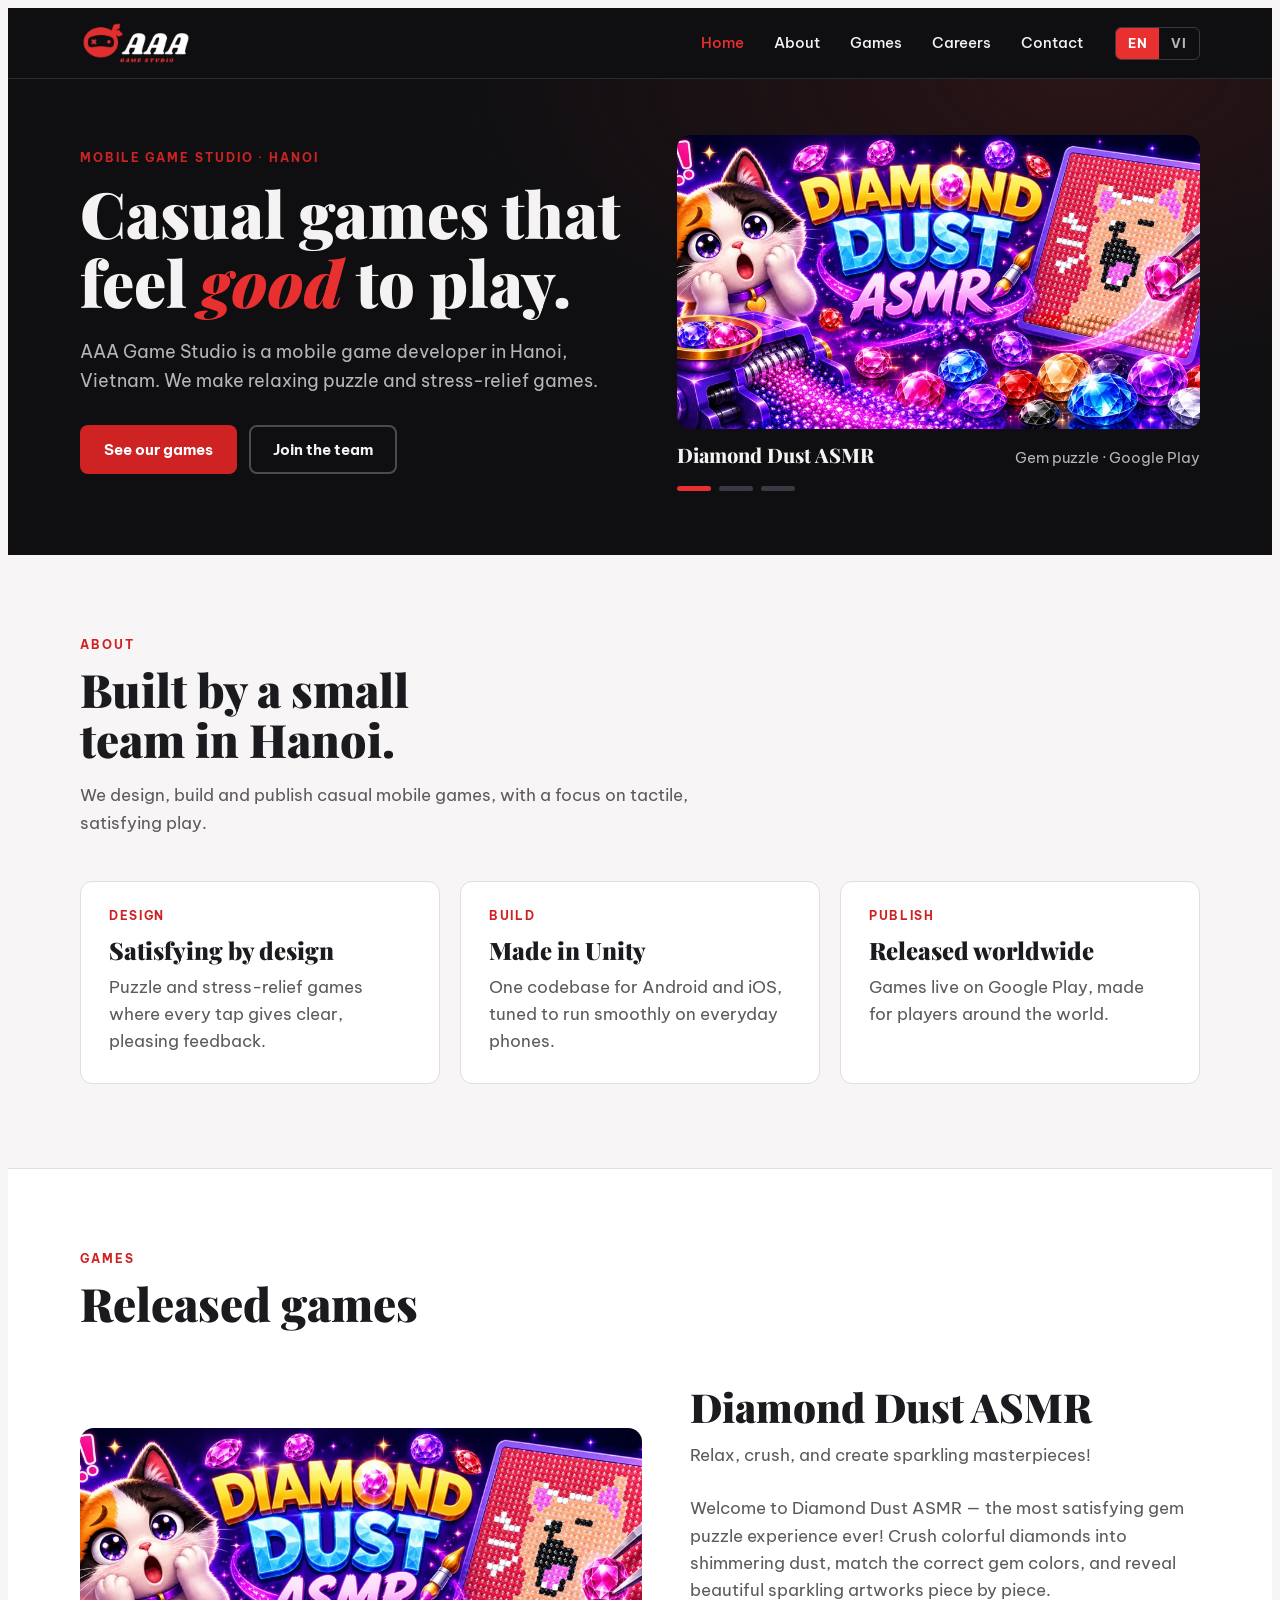
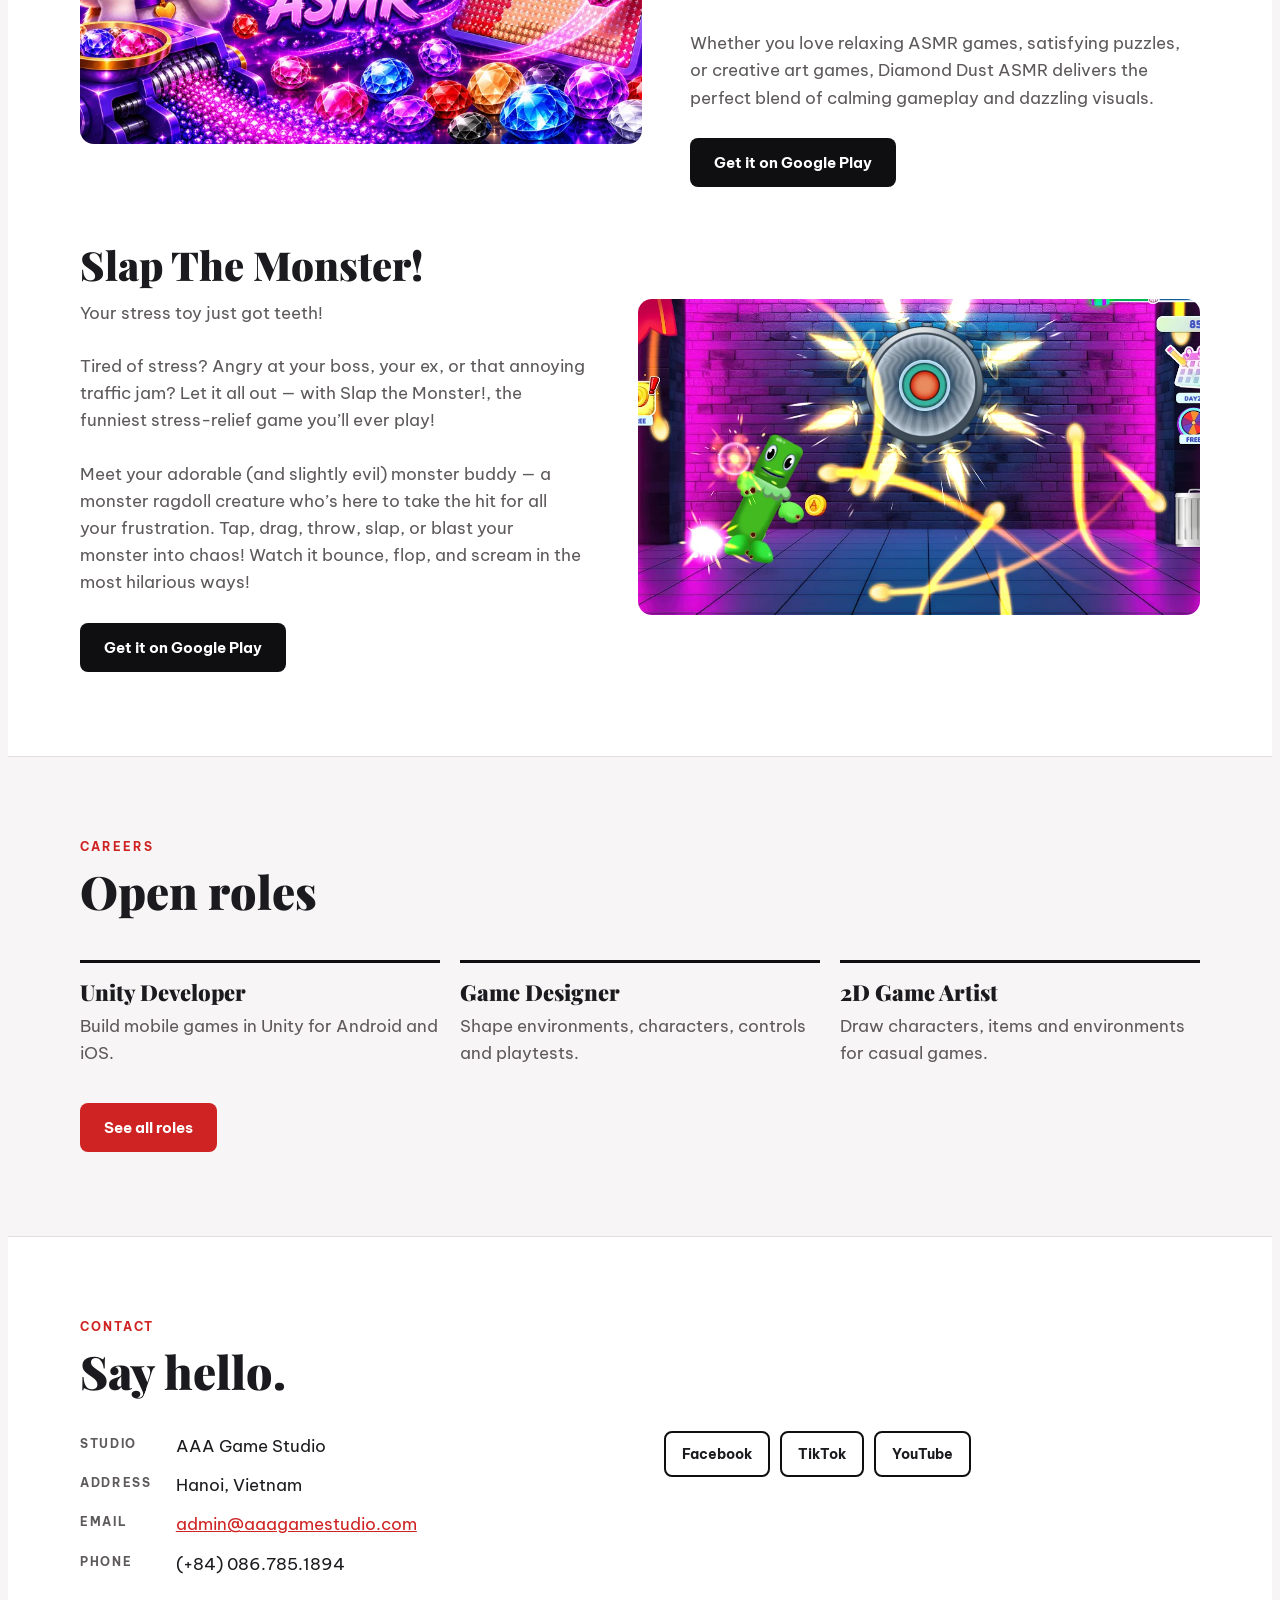
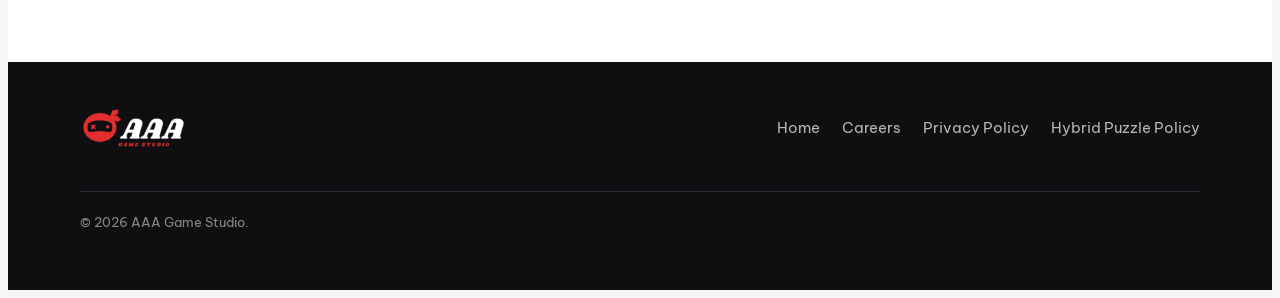
==== home/index.html @ 3448fefa "feat: AAA Game Studio website (home, recruit, privacy policies) Static site replacing the Google Sit" ====
<!doctype html>
<html lang="en">
<head>
<meta charset="utf-8">
<meta name="viewport" content="width=device-width, initial-scale=1">
<title>AAA Game Studio | Casual mobile games from Hanoi</title>
<meta name="description" content="AAA Game Studio is a mobile game developer in Hanoi, Vietnam, making relaxing puzzle and stress-relief games.">
<link rel="canonical" href="https://www.aaagamestudio.com/home/">
<link rel="icon" type="image/png" href="/assets/img/favicon.png">
<meta property="og:type" content="website">
<meta property="og:site_name" content="AAA Game Studio">
<meta property="og:title" content="AAA Game Studio | Casual mobile games from Hanoi">
<meta property="og:description" content="AAA Game Studio is a mobile game developer in Hanoi, Vietnam, making relaxing puzzle and stress-relief games.">
<meta property="og:url" content="https://www.aaagamestudio.com/home/">
<meta property="og:image" content="https://www.aaagamestudio.com/assets/img/og.png">
<meta name="twitter:card" content="summary_large_image">
<link rel="stylesheet" href="/assets/css/site.css">
</head>
<body>
<header class="top band">
  <div class="wrap">
    <a class="brand" href="/home/" aria-label="AAA Game Studio"><img alt="AAA Game Studio" src="/assets/img/logo-light.png" width="156" height="64"></a>
    <nav class="nav" aria-label="Main">
      <a href="/home/" aria-current="page" data-en="Home" data-vi="Trang chủ">Home</a>
      <a href="/home/#about" data-en="About" data-vi="Giới thiệu">About</a>
      <a href="/home/#games" data-en="Games" data-vi="Game">Games</a>
      <a href="/recruit/" data-en="Careers" data-vi="Tuyển dụng">Careers</a>
      <a href="/home/#contact" data-en="Contact" data-vi="Liên hệ">Contact</a>
    </nav>
    <div class="lang" role="group" aria-label="Language">
      <button type="button" id="l-en" aria-pressed="true">EN</button>
      <button type="button" id="l-vi" aria-pressed="false">VI</button>
    </div>
  </div>
</header>
<main id="main">
<section class="hero band" id="top">
  <div class="wrap">
    <div>
      <p class="eyebrow" data-en="Mobile game studio · Hanoi" data-vi="Studio game di động · Hà Nội">Mobile game studio · Hanoi</p>
      <h1 data-en="Casual games that feel &lt;em&gt;good&lt;/em&gt; to play." data-vi="Game giải trí khiến bạn thấy &lt;em&gt;thật đã&lt;/em&gt;." data-html>Casual games that feel <em>good</em> to play.</h1>
      <p class="lead" data-en="AAA Game Studio is a mobile game developer in Hanoi, Vietnam. We make relaxing puzzle and stress-relief games." data-vi="AAA Game Studio là studio phát triển game di động tại Hà Nội, Việt Nam. Chúng tôi làm game giải đố thư giãn và game xả stress.">AAA Game Studio is a mobile game developer in Hanoi, Vietnam. We make relaxing puzzle and stress-relief games.</p>
      <div class="cta">
        <a class="btn primary" href="#games" data-en="See our games" data-vi="Xem game của chúng tôi">See our games</a>
        <a class="btn ghost" href="/recruit/" data-en="Join the team" data-vi="Gia nhập đội ngũ">Join the team</a>
      </div>
    </div>
    <div class="slider" aria-roledescription="carousel" aria-label="Featured">
      <div class="slides">
        <div class="slide on">
          <div class="art"><img src="/assets/img/diamond-dust-asmr.webp" width="890" height="500" alt="Diamond Dust ASMR banner"></div>
          <div class="cap"><strong>Diamond Dust ASMR</strong><span data-en="Gem puzzle · Google Play" data-vi="Giải đố đá quý · Google Play">Gem puzzle · Google Play</span></div>
        </div>
        <div class="slide">
          <div class="art"><img src="/assets/img/slap-the-monster.webp" width="1280" height="625" alt="Slap The Monster! banner"></div>
          <div class="cap"><strong>Slap The Monster!</strong><span data-en="Stress relief · Google Play" data-vi="Xả stress · Google Play">Stress relief · Google Play</span></div>
        </div>
        <div class="slide">
          <div class="art art-hire"><span data-en="We&#x27;re hiring" data-vi="Đang tuyển dụng">We're hiring</span></div>
          <div class="cap"><strong data-en="Join AAA Game Studio" data-vi="Gia nhập AAA Game Studio">Join AAA Game Studio</strong><span data-en="Unity · Design · 2D art" data-vi="Unity · Thiết kế · Đồ họa 2D">Unity · Design · 2D art</span></div>
        </div>
      </div>
      <div class="dots" id="dots"></div>
    </div>
  </div>
</section>

<section class="section band" id="about">
  <div class="wrap">
    <p class="eyebrow" data-en="About" data-vi="Giới thiệu">About</p>
    <h2 data-en="Built by a small team in Hanoi." data-vi="Được làm bởi một đội ngũ nhỏ tại Hà Nội.">Built by a small team in Hanoi.</h2>
    <p class="intro" data-en="We design, build and publish casual mobile games, with a focus on tactile, satisfying play." data-vi="Chúng tôi thiết kế, phát triển và phát hành game di động giải trí, tập trung vào cảm giác chơi chân thực, đã tay.">We design, build and publish casual mobile games, with a focus on tactile, satisfying play.</p>
    <div class="cards">
      <div class="card"><span class="tag" data-en="Design" data-vi="Thiết kế">Design</span><h3 data-en="Satisfying by design" data-vi="Đã tay từ thiết kế">Satisfying by design</h3><p data-en="Puzzle and stress-relief games where every tap gives clear, pleasing feedback." data-vi="Game giải đố và xả stress, mỗi lần chạm đều có phản hồi rõ ràng, dễ chịu.">Puzzle and stress-relief games where every tap gives clear, pleasing feedback.</p></div>
      <div class="card"><span class="tag" data-en="Build" data-vi="Phát triển">Build</span><h3 data-en="Made in Unity" data-vi="Làm bằng Unity">Made in Unity</h3><p data-en="One codebase for Android and iOS, tuned to run smoothly on everyday phones." data-vi="Một mã nguồn cho Android và iOS, tối ưu để chạy mượt trên điện thoại phổ thông.">One codebase for Android and iOS, tuned to run smoothly on everyday phones.</p></div>
      <div class="card"><span class="tag" data-en="Publish" data-vi="Phát hành">Publish</span><h3 data-en="Released worldwide" data-vi="Phát hành toàn cầu">Released worldwide</h3><p data-en="Games live on Google Play, made for players around the world." data-vi="Game đã có trên Google Play, dành cho người chơi trên khắp thế giới.">Games live on Google Play, made for players around the world.</p></div>
    </div>
  </div>
</section>

<section class="section games band" id="games">
  <div class="wrap">
    <p class="eyebrow" data-en="Games" data-vi="Game">Games</p>
    <h2 data-en="Released games" data-vi="Game đã phát hành">Released games</h2>
    <div class="game" id="diamond-dust-asmr">
      <div class="art"><img src="/assets/img/diamond-dust-asmr.webp" width="890" height="500" alt="Diamond Dust ASMR banner"></div>
      <div>
        <h3>Diamond Dust ASMR</h3>
        <p class="tagline" data-en="Relax, crush, and create sparkling masterpieces!" data-vi="Thư giãn, nghiền nát và tạo nên những kiệt tác lấp lánh!">Relax, crush, and create sparkling masterpieces!</p>
        <p data-en="Welcome to Diamond Dust ASMR — the most satisfying gem puzzle experience ever! Crush colorful diamonds into shimmering dust, match the correct gem colors, and reveal beautiful sparkling artworks piece by piece." data-vi="Chào mừng đến với Diamond Dust ASMR — trải nghiệm giải đố đá quý đã tay nhất từ trước đến nay! Nghiền những viên kim cương nhiều màu thành bụi lấp lánh, ghép đúng màu đá và mở ra từng mảnh của những bức tranh rực rỡ.">Welcome to Diamond Dust ASMR — the most satisfying gem puzzle experience ever! Crush colorful diamonds into shimmering dust, match the correct gem colors, and reveal beautiful sparkling artworks piece by piece.</p>
        <p data-en="Whether you love relaxing ASMR games, satisfying puzzles, or creative art games, Diamond Dust ASMR delivers the perfect blend of calming gameplay and dazzling visuals." data-vi="Dù bạn thích game ASMR thư giãn, game giải đố đã tay hay game nghệ thuật sáng tạo, Diamond Dust ASMR mang đến sự kết hợp hoàn hảo giữa lối chơi êm dịu và hình ảnh rực rỡ.">Whether you love relaxing ASMR games, satisfying puzzles, or creative art games, Diamond Dust ASMR delivers the perfect blend of calming gameplay and dazzling visuals.</p>
        <a class="btn play" href="https://play.google.com/store/apps/details?id=com.aaags.diamonddustasmr" target="_blank" rel="noopener" data-en="Get it on Google Play" data-vi="Tải trên Google Play">Get it on Google Play</a>
      </div>
    </div>
    <div class="game" id="slap-the-monster">
      <div class="art"><img src="/assets/img/slap-the-monster.webp" width="1280" height="625" alt="Slap The Monster! banner"></div>
      <div>
        <h3>Slap The Monster!</h3>
        <p class="tagline" data-en="Your stress toy just got teeth!" data-vi="Món đồ xả stress của bạn vừa mọc răng!">Your stress toy just got teeth!</p>
        <p data-en="Tired of stress? Angry at your boss, your ex, or that annoying traffic jam? Let it all out — with Slap the Monster!, the funniest stress-relief game you’ll ever play!" data-vi="Căng thẳng? Bực sếp, bực người cũ hay kẹt xe? Xả hết ra với Slap the Monster!, game xả stress vui nhất bạn từng chơi!">Tired of stress? Angry at your boss, your ex, or that annoying traffic jam? Let it all out — with Slap the Monster!, the funniest stress-relief game you’ll ever play!</p>
        <p data-en="Meet your adorable (and slightly evil) monster buddy — a monster ragdoll creature who’s here to take the hit for all your frustration. Tap, drag, throw, slap, or blast your monster into chaos! Watch it bounce, flop, and scream in the most hilarious ways!" data-vi="Gặp người bạn quái vật đáng yêu (và hơi tinh quái) của bạn — một sinh vật ragdoll sẵn sàng chịu đòn thay mọi bực bội. Chạm, kéo, ném, tát hoặc cho nó nổ tung! Xem nó nảy, ngã và la hét theo những cách hài hước nhất!">Meet your adorable (and slightly evil) monster buddy — a monster ragdoll creature who’s here to take the hit for all your frustration. Tap, drag, throw, slap, or blast your monster into chaos! Watch it bounce, flop, and scream in the most hilarious ways!</p>
        <a class="btn play" href="https://play.google.com/store/apps/details?id=com.aaagamestudio1999.slapthemonster" target="_blank" rel="noopener" data-en="Get it on Google Play" data-vi="Tải trên Google Play">Get it on Google Play</a>
      </div>
    </div>
  </div>
</section>

<section class="section band" id="careers">
  <div class="wrap">
    <p class="eyebrow" data-en="Careers" data-vi="Tuyển dụng">Careers</p>
    <h2 data-en="Open roles" data-vi="Vị trí đang tuyển">Open roles</h2>
    <div class="roles">
      <div class="role"><h3>Unity Developer</h3><p data-en="Build mobile games in Unity for Android and iOS." data-vi="Phát triển game di động trên Unity cho Android và iOS.">Build mobile games in Unity for Android and iOS.</p></div>
      <div class="role"><h3>Game Designer</h3><p data-en="Shape environments, characters, controls and playtests." data-vi="Thiết kế môi trường, nhân vật, điều khiển và chơi thử.">Shape environments, characters, controls and playtests.</p></div>
      <div class="role"><h3 data-en="2D Game Artist" data-vi="Họa sĩ 2D Game">2D Game Artist</h3><p data-en="Draw characters, items and environments for casual games." data-vi="Vẽ nhân vật, vật phẩm và môi trường cho game casual.">Draw characters, items and environments for casual games.</p></div>
    </div>
    <div class="more"><a class="btn primary" href="/recruit/" data-en="See all roles" data-vi="Xem tất cả vị trí">See all roles</a></div>
  </div>
</section>

<section class="section contact band" id="contact">
  <div class="wrap">
    <p class="eyebrow" data-en="Contact" data-vi="Liên hệ">Contact</p>
    <h2 data-en="Say hello." data-vi="Chào chúng tôi nhé.">Say hello.</h2>
    <div class="grid">
      <dl>
        <dt data-en="Studio" data-vi="Studio">Studio</dt><dd>AAA Game Studio</dd>
        <dt data-en="Address" data-vi="Địa chỉ">Address</dt><dd data-en="Hanoi, Vietnam" data-vi="Hà Nội, Việt Nam">Hanoi, Vietnam</dd>
        <dt>Email</dt><dd><a href="mailto:admin@aaagamestudio.com">admin@aaagamestudio.com</a></dd>
        <dt data-en="Phone" data-vi="Điện thoại">Phone</dt><dd>(+84) 086.785.1894</dd>
      </dl>
      <div class="social">
        <a href="https://www.facebook.com/aaagamestudio1999" target="_blank" rel="noopener">Facebook</a>
        <a href="https://www.tiktok.com/@aaagamestudio" target="_blank" rel="noopener">TikTok</a>
        <a href="https://www.youtube.com/@AAAGameTop1" target="_blank" rel="noopener">YouTube</a>
      </div>
    </div>
  </div>
</section>
</main>
<footer class="dark band">
  <div class="wrap">
    <img alt="AAA Game Studio" src="/assets/img/logo-light.png" width="107" height="44">
    <nav aria-label="Footer">
      <a href="/home/" data-en="Home" data-vi="Trang chủ">Home</a>
      <a href="/recruit/" data-en="Careers" data-vi="Tuyển dụng">Careers</a>
      <a href="/pravicy-policy/">Privacy Policy</a>
      <a href="/pravicy-policy/hybrid-puzzle-policy/">Hybrid Puzzle Policy</a>
    </nav>
    <p class="fine">&copy; 2026 AAA Game Studio.</p>
  </div>
</footer>
<script src="/assets/js/site.js"></script>
</body>
</html>
---- assets/css/site.css ----
/* AAA Game Studio site styles. Fonts are self-hosted (see tools/fetch_fonts.py). */
@font-face {
  font-family: "Be Vietnam Pro";
  font-style: normal;
  font-weight: 400;
  font-display: swap;
  src: url("/assets/fonts/be-vietnam-pro-normal-400-vietnamese.woff2") format("woff2");
  unicode-range: U+0102-0103, U+0110-0111, U+0128-0129, U+0168-0169, U+01A0-01A1, U+01AF-01B0, U+0300-0301, U+0303-0304, U+0308-0309, U+0323, U+0329, U+1EA0-1EF9, U+20AB;
}
@font-face {
  font-family: "Be Vietnam Pro";
  font-style: normal;
  font-weight: 400;
  font-display: swap;
  src: url("/assets/fonts/be-vietnam-pro-normal-400-latin.woff2") format("woff2");
  unicode-range: U+0000-00FF, U+0131, U+0152-0153, U+02BB-02BC, U+02C6, U+02DA, U+02DC, U+0304, U+0308, U+0329, U+2000-206F, U+20AC, U+2122, U+2191, U+2193, U+2212, U+2215, U+FEFF, U+FFFD;
}
@font-face {
  font-family: "Be Vietnam Pro";
  font-style: normal;
  font-weight: 500;
  font-display: swap;
  src: url("/assets/fonts/be-vietnam-pro-normal-500-vietnamese.woff2") format("woff2");
  unicode-range: U+0102-0103, U+0110-0111, U+0128-0129, U+0168-0169, U+01A0-01A1, U+01AF-01B0, U+0300-0301, U+0303-0304, U+0308-0309, U+0323, U+0329, U+1EA0-1EF9, U+20AB;
}
@font-face {
  font-family: "Be Vietnam Pro";
  font-style: normal;
  font-weight: 500;
  font-display: swap;
  src: url("/assets/fonts/be-vietnam-pro-normal-500-latin.woff2") format("woff2");
  unicode-range: U+0000-00FF, U+0131, U+0152-0153, U+02BB-02BC, U+02C6, U+02DA, U+02DC, U+0304, U+0308, U+0329, U+2000-206F, U+20AC, U+2122, U+2191, U+2193, U+2212, U+2215, U+FEFF, U+FFFD;
}
@font-face {
  font-family: "Be Vietnam Pro";
  font-style: normal;
  font-weight: 700;
  font-display: swap;
  src: url("/assets/fonts/be-vietnam-pro-normal-700-vietnamese.woff2") format("woff2");
  unicode-range: U+0102-0103, U+0110-0111, U+0128-0129, U+0168-0169, U+01A0-01A1, U+01AF-01B0, U+0300-0301, U+0303-0304, U+0308-0309, U+0323, U+0329, U+1EA0-1EF9, U+20AB;
}
@font-face {
  font-family: "Be Vietnam Pro";
  font-style: normal;
  font-weight: 700;
  font-display: swap;
  src: url("/assets/fonts/be-vietnam-pro-normal-700-latin.woff2") format("woff2");
  unicode-range: U+0000-00FF, U+0131, U+0152-0153, U+02BB-02BC, U+02C6, U+02DA, U+02DC, U+0304, U+0308, U+0329, U+2000-206F, U+20AC, U+2122, U+2191, U+2193, U+2212, U+2215, U+FEFF, U+FFFD;
}
@font-face {
  font-family: "Playfair Display";
  font-style: italic;
  font-weight: 800 900;
  font-display: swap;
  src: url("/assets/fonts/playfair-display-italic-800-900-vietnamese.woff2") format("woff2");
  unicode-range: U+0102-0103, U+0110-0111, U+0128-0129, U+0168-0169, U+01A0-01A1, U+01AF-01B0, U+0300-0301, U+0303-0304, U+0308-0309, U+0323, U+0329, U+1EA0-1EF9, U+20AB;
}
@font-face {
  font-family: "Playfair Display";
  font-style: italic;
  font-weight: 800 900;
  font-display: swap;
  src: url("/assets/fonts/playfair-display-italic-800-900-latin.woff2") format("woff2");
  unicode-range: U+0000-00FF, U+0131, U+0152-0153, U+02BB-02BC, U+02C6, U+02DA, U+02DC, U+0304, U+0308, U+0329, U+2000-206F, U+20AC, U+2122, U+2191, U+2193, U+2212, U+2215, U+FEFF, U+FFFD;
}
@font-face {
  font-family: "Playfair Display";
  font-style: normal;
  font-weight: 800 900;
  font-display: swap;
  src: url("/assets/fonts/playfair-display-normal-800-900-vietnamese.woff2") format("woff2");
  unicode-range: U+0102-0103, U+0110-0111, U+0128-0129, U+0168-0169, U+01A0-01A1, U+01AF-01B0, U+0300-0301, U+0303-0304, U+0308-0309, U+0323, U+0329, U+1EA0-1EF9, U+20AB;
}
@font-face {
  font-family: "Playfair Display";
  font-style: normal;
  font-weight: 800 900;
  font-display: swap;
  src: url("/assets/fonts/playfair-display-normal-800-900-latin.woff2") format("woff2");
  unicode-range: U+0000-00FF, U+0131, U+0152-0153, U+02BB-02BC, U+02C6, U+02DA, U+02DC, U+0304, U+0308, U+0329, U+2000-206F, U+20AC, U+2122, U+2191, U+2193, U+2212, U+2215, U+FEFF, U+FFFD;
}

/* Layout: dark hero and footer frame a light body. Red is used sparingly; the hero slider carries the loudest moment. */
:root {
  --ink: #0F0F12;
  --ink-2: #1A1A20;
  --red: #E83030;
  --red-strong: #CF2222;
  --paper: #F7F5F5;
  --white: #FFFFFF;
  --line: #E3DDDD;
  --text: #1B1B1F;
  --muted: #5E5A5C;
  --on-dark: #F4F2F2;
  --on-dark-muted: #B9B4B6;
  --display: "Playfair Display", Georgia, "Times New Roman", serif;
  --body: "Be Vietnam Pro", system-ui, -apple-system, "Segoe UI", Roboto, sans-serif;
  color-scheme: light;
}
* { box-sizing: border-box; }
body {
  background: var(--paper);
  color: var(--text);
  font: 400 17px/1.6 var(--body);
  padding-left: 0; padding-right: 0;
}
img { max-width: 100%; display: block; }
a { color: inherit; }
.band { padding-inline: max(16px, env(safe-area-inset-left, 0px)) max(16px, env(safe-area-inset-right, 0px)); }
.wrap { max-width: 1120px; margin-inline: auto; }
.dark { background: var(--ink); color: var(--on-dark); }
h1, h2, h3 { font-family: var(--display); font-weight: 900; line-height: 1.08; text-wrap: balance; margin: 0; }
h1 em, h2 em { color: var(--red); font-style: italic; }
.eyebrow { font: 700 12px/1 var(--body); letter-spacing: .16em; text-transform: uppercase; color: var(--red-strong); margin: 0 0 14px; }
.dark .eyebrow { color: var(--red); }

/* header */
.top { background: var(--ink); position: sticky; top: env(safe-area-inset-top, 0px); z-index: 5; border-bottom: 1px solid #2A2A31; }
.top .wrap { display: flex; align-items: center; gap: 20px; padding-block: 12px; flex-wrap: wrap; }
.brand img { height: 46px; width: auto; }
.nav { display: flex; gap: 6px; margin-left: auto; flex-wrap: wrap; }
.nav a { text-decoration: none; color: var(--on-dark); font-weight: 500; font-size: 15px; padding: 8px 12px; border-radius: 6px; }
.nav a:hover, .nav a:focus-visible { background: #24242B; outline: none; }
.nav a[aria-current="page"] { color: var(--red); }
.lang { display: flex; border: 1px solid #3A3A43; border-radius: 6px; overflow: hidden; }
.lang button { background: none; border: 0; color: var(--on-dark-muted); font: 700 13px/1 var(--body); padding: 9px 12px; cursor: pointer; letter-spacing: .06em; }
.lang button[aria-pressed="true"] { background: var(--red); color: #fff; }
.lang button:focus-visible, .btn:focus-visible, .dot:focus-visible { outline: 2px solid #fff; outline-offset: 2px; }

/* hero */
.hero { color: var(--on-dark); padding-block: 56px 64px; background: radial-gradient(900px 420px at 85% 0%, #2A1416 0%, rgba(15,15,18,0) 70%), var(--ink); }
.hero .wrap { display: grid; grid-template-columns: 1.05fr 1fr; gap: 48px; align-items: center; }
.hero h1 { font-size: clamp(38px, 5.4vw, 64px); }
.hero p.lead { color: var(--on-dark-muted); max-width: 46ch; margin: 22px 0 30px; font-size: 18px; }
.cta { display: flex; gap: 12px; flex-wrap: wrap; }
.btn { display: inline-flex; align-items: center; justify-content: center; font: 700 15px/1 var(--body); text-decoration: none; padding: 15px 22px; border-radius: 8px; border: 2px solid transparent; }
.btn.primary { background: var(--red-strong); color: #fff; }
.btn.primary:hover { background: #B81C1C; }
.btn.ghost { border-color: #4A4A54; color: var(--on-dark); }
.btn.ghost:hover { border-color: var(--on-dark); }
.btn.play { background: var(--ink); color: #fff; }
.btn.play:hover { background: #2A2A31; }

.slider { position: relative; min-width: 0; }
.slides { display: grid; }
.slide { grid-area: 1 / 1; opacity: 0; visibility: hidden; transition: opacity .6s ease, visibility .6s; }
.slide.on { opacity: 1; visibility: visible; }
.slide .art { border-radius: 14px; }
.slide .cap { display: flex; justify-content: space-between; align-items: baseline; gap: 12px; padding-top: 14px; flex-wrap: wrap; }
.slide .cap strong { font: 800 20px/1.2 var(--display); }
.slide .cap span { color: var(--on-dark-muted); font-size: 15px; }
.dots { display: flex; gap: 8px; margin-top: 16px; }
.dot { width: 34px; height: 5px; border: 0; border-radius: 3px; background: #3A3A43; cursor: pointer; padding: 0; }
.dot[aria-current="true"] { background: var(--red); }

/* game art */
.art { position: relative; aspect-ratio: 16 / 9; overflow: hidden; max-width: 100%; border-radius: 14px; background: var(--ink-2); }
.art img { width: 100%; height: 100%; object-fit: cover; }
.art-hire { background: var(--red); display: grid; place-items: center; }
.art-hire span { font: 900 italic clamp(40px, 7vw, 76px)/1 var(--display); color: #fff; }

/* sections */
.section { padding-block: 84px; }
.section h2 { font-size: clamp(30px, 4vw, 46px); max-width: 20ch; }
.section .intro { color: var(--muted); max-width: 56ch; margin: 18px 0 0; }
.cards { display: grid; grid-template-columns: repeat(3, 1fr); gap: 20px; margin-top: 44px; }
.card { background: var(--white); border: 1px solid var(--line); border-radius: 12px; padding: 28px; min-width: 0; }
.card h3 { font-size: 24px; margin-bottom: 10px; }
.card p { margin: 0; color: var(--muted); }
.card .tag { font: 700 12px/1 var(--body); letter-spacing: .14em; text-transform: uppercase; color: var(--red-strong); margin-bottom: 16px; display: block; }

.games { background: var(--white); border-block: 1px solid var(--line); }
.game { display: grid; grid-template-columns: 1.1fr 1fr; gap: 48px; align-items: center; margin-top: 56px; }
.game:nth-of-type(even) { direction: rtl; }
.game:nth-of-type(even) > * { direction: ltr; }
.game .art { border-radius: 14px; }
.game h3 { font-size: clamp(28px, 3.4vw, 40px); }
.game p { color: var(--muted); margin: 14px 0 26px; max-width: 46ch; }
.game > * { min-width: 0; }

.roles { display: grid; grid-template-columns: repeat(3, 1fr); gap: 20px; margin-top: 44px; }
.role { border-top: 3px solid var(--ink); padding-top: 18px; min-width: 0; }
.role h3 { font-size: 22px; margin-bottom: 8px; }
.role p { margin: 0; color: var(--muted); }
.more { margin-top: 36px; }

.contact .grid { display: grid; grid-template-columns: 1fr 1fr; gap: 48px; margin-top: 8px; }
.contact dl { margin: 28px 0 0; display: grid; grid-template-columns: max-content 1fr; gap: 12px 24px; }
.contact dt { font: 700 12px/1.9 var(--body); letter-spacing: .14em; text-transform: uppercase; color: var(--muted); }
.contact dd { margin: 0; overflow-wrap: anywhere; }
.social { display: flex; gap: 10px; flex-wrap: wrap; margin-top: 26px; align-items: flex-start; align-self: start; }
.social a { text-decoration: none; font-weight: 700; font-size: 14px; border: 2px solid var(--ink); padding: 10px 16px; border-radius: 8px; }
.social a:hover { background: var(--ink); color: #fff; }

footer { padding-block: 44px; }
footer .wrap { display: flex; gap: 28px; align-items: center; flex-wrap: wrap; justify-content: space-between; }
footer img { height: 44px; width: auto; }
footer nav { display: flex; gap: 22px; flex-wrap: wrap; }
footer nav a { color: var(--on-dark-muted); text-decoration: none; font-size: 15px; }
footer nav a:hover { color: #fff; }
.fine { width: 100%; color: #8A8588; font-size: 13px; border-top: 1px solid #2A2A31; padding-top: 20px; }

@media (max-width: 860px) {
  .hero .wrap, .game, .contact .grid { grid-template-columns: 1fr; gap: 32px; }
  .game:nth-of-type(even) { direction: ltr; }
  .cards, .roles { grid-template-columns: 1fr; }
  .nav { order: 3; width: 100%; margin-left: -12px; }
  .lang { margin-left: auto; }
  .section { padding-block: 60px; }
}
@media (prefers-reduced-motion: reduce) { .slide { transition: none; } }

/* contact band */
.contact { background: var(--white); border-top: 1px solid var(--line); }
.contact dd a, .roles a, .job a { color: var(--red-strong); }

/* inner pages */
.page-head { padding-block: 56px 48px; background: radial-gradient(900px 320px at 85% 0%, #2A1416 0%, rgba(15,15,18,0) 70%), var(--ink); }
.page-head h1 { font-size: clamp(34px, 5vw, 54px); }
.page-head .lead { color: var(--on-dark-muted); max-width: 52ch; margin: 18px 0 0; }
.jobs { display: grid; grid-template-columns: repeat(3, 1fr); gap: 20px; }
.job { background: var(--white); border: 1px solid var(--line); border-top: 3px solid var(--ink); border-radius: 12px; padding: 28px; min-width: 0; }
.job h2 { font-size: 26px; margin-bottom: 16px; }
.job ul { margin: 0; padding-left: 20px; display: grid; gap: 10px; color: var(--muted); }
.apply { margin-top: 48px; background: var(--ink); color: var(--on-dark); border-radius: 14px; padding: 32px; }
.apply h2 { font-size: 28px; margin-bottom: 12px; }
.apply p { margin: 0 0 6px; color: var(--on-dark-muted); overflow-wrap: anywhere; }
.apply a { color: #fff; }

.policy { max-width: 760px; margin-inline: auto; padding-block: 64px 88px; }
.policy h1 { font-size: clamp(30px, 4.2vw, 44px); margin-bottom: 8px; }
.policy h2 { font-size: 24px; margin: 40px 0 10px; }
.policy p, .policy li { overflow-wrap: anywhere; }
.policy p { margin: 0 0 14px; }
.policy ul { margin: 0 0 14px; padding-left: 22px; display: grid; gap: 6px; }
.policy a { color: var(--red-strong); }
.policy-note { max-width: 760px; margin: 0 auto; padding: 18px 0 0; color: var(--muted); font-size: 15px; }
.policy-links { max-width: 760px; margin: 0 auto; padding: 0 0 8px; font-size: 15px; }
.policy-links a { color: var(--red-strong); font-weight: 700; }

.lang-note { display: none; }
html[lang="vi"] .lang-note { display: block; }

@media (max-width: 860px) {
  .jobs { grid-template-columns: 1fr; }
  .policy { padding-block: 44px 64px; }
}
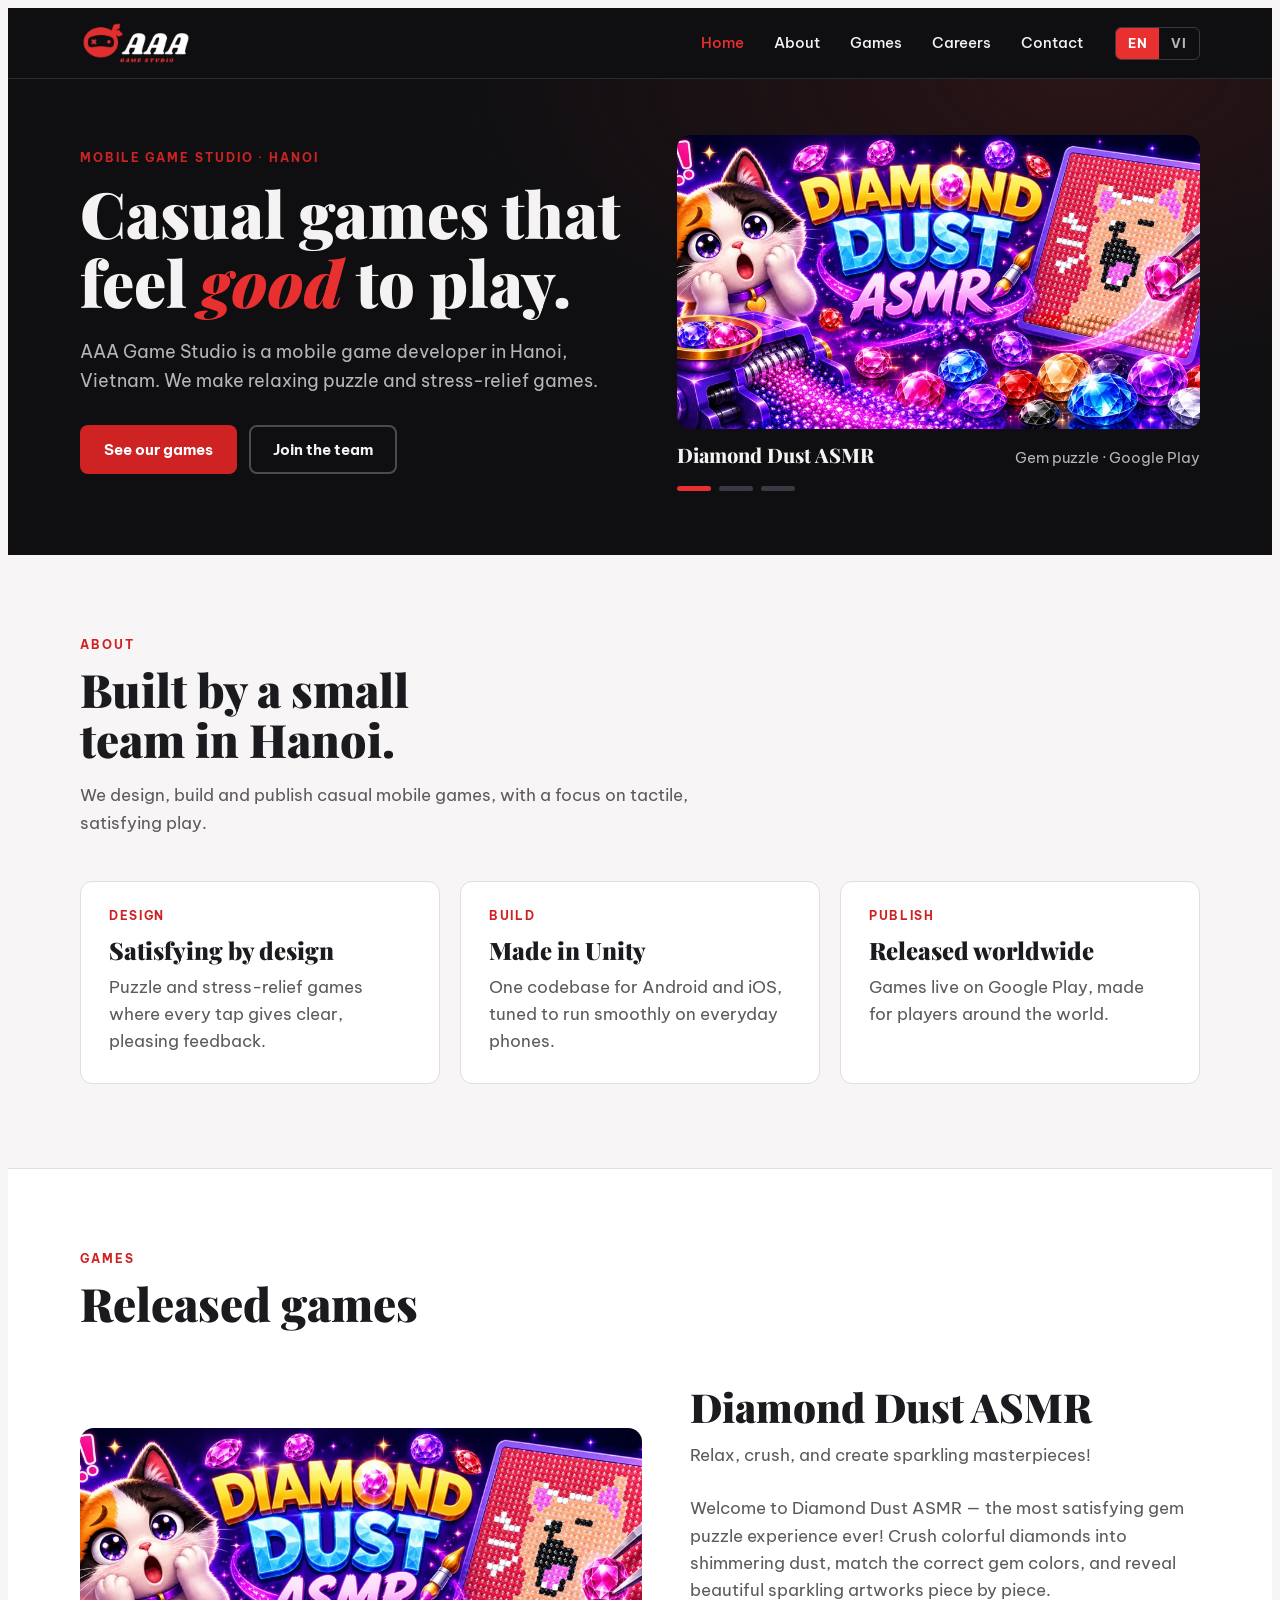
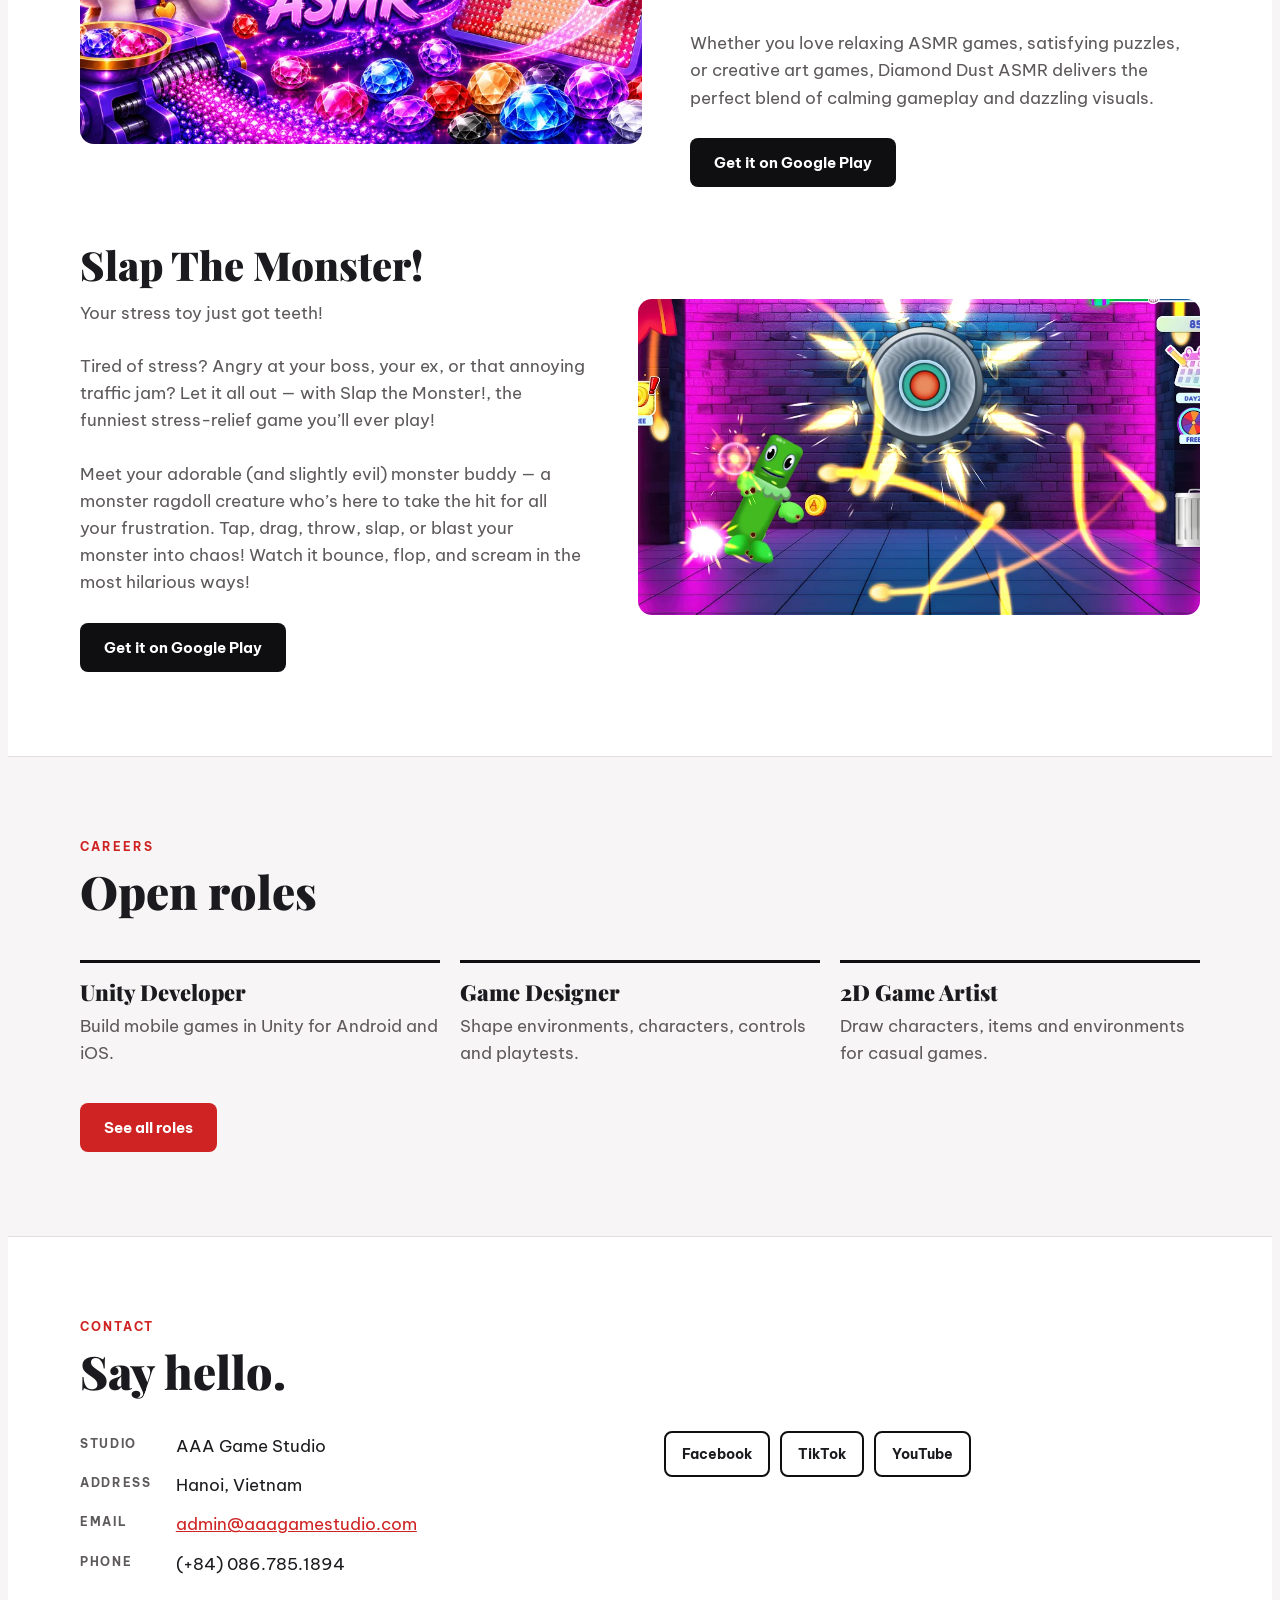
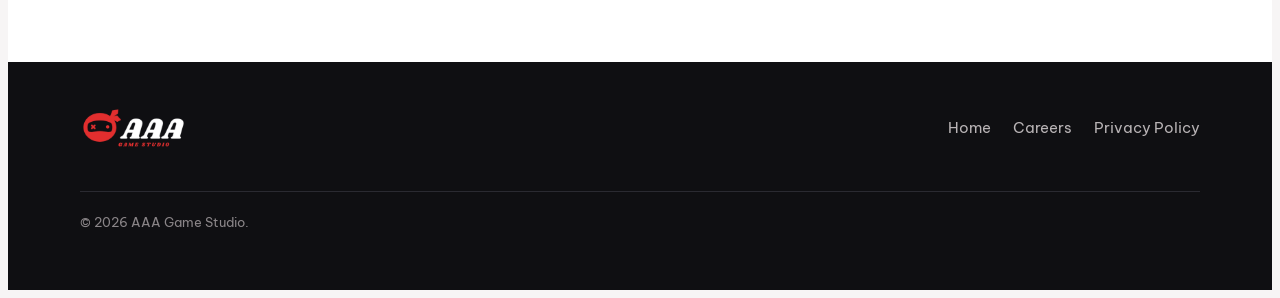
==== commit 38faec79: "fix: correct the privacy policy address and hide the legacy pages /privacy-policy/ is now the addres" ====
--- a/home/index.html
+++ b/home/index.html
@@ -6,7 +6,7 @@
 <title>AAA Game Studio | Casual mobile games from Hanoi</title>
 <meta name="description" content="AAA Game Studio is a mobile game developer in Hanoi, Vietnam, making relaxing puzzle and stress-relief games.">
 <link rel="canonical" href="https://www.aaagamestudio.com/home/">
-<link rel="icon" type="image/png" href="/assets/img/favicon.png">
+<link rel="icon" type="image/png" href="../assets/img/favicon.png">
 <meta property="og:type" content="website">
 <meta property="og:site_name" content="AAA Game Studio">
 <meta property="og:title" content="AAA Game Studio | Casual mobile games from Hanoi">
@@ -14,18 +14,18 @@
 <meta property="og:url" content="https://www.aaagamestudio.com/home/">
 <meta property="og:image" content="https://www.aaagamestudio.com/assets/img/og.png">
 <meta name="twitter:card" content="summary_large_image">
-<link rel="stylesheet" href="/assets/css/site.css">
+<link rel="stylesheet" href="../assets/css/site.css">
 </head>
 <body>
 <header class="top band">
   <div class="wrap">
-    <a class="brand" href="/home/" aria-label="AAA Game Studio"><img alt="AAA Game Studio" src="/assets/img/logo-light.png" width="156" height="64"></a>
+    <a class="brand" href="../home/" aria-label="AAA Game Studio"><img alt="AAA Game Studio" src="../assets/img/logo-light.png" width="156" height="64"></a>
     <nav class="nav" aria-label="Main">
-      <a href="/home/" aria-current="page" data-en="Home" data-vi="Trang chủ">Home</a>
-      <a href="/home/#about" data-en="About" data-vi="Giới thiệu">About</a>
-      <a href="/home/#games" data-en="Games" data-vi="Game">Games</a>
-      <a href="/recruit/" data-en="Careers" data-vi="Tuyển dụng">Careers</a>
-      <a href="/home/#contact" data-en="Contact" data-vi="Liên hệ">Contact</a>
+      <a href="../home/" aria-current="page" data-en="Home" data-vi="Trang chủ">Home</a>
+      <a href="../home/#about" data-en="About" data-vi="Giới thiệu">About</a>
+      <a href="../home/#games" data-en="Games" data-vi="Game">Games</a>
+      <a href="../recruit/" data-en="Careers" data-vi="Tuyển dụng">Careers</a>
+      <a href="../home/#contact" data-en="Contact" data-vi="Liên hệ">Contact</a>
     </nav>
     <div class="lang" role="group" aria-label="Language">
       <button type="button" id="l-en" aria-pressed="true">EN</button>
@@ -42,17 +42,17 @@
       <p class="lead" data-en="AAA Game Studio is a mobile game developer in Hanoi, Vietnam. We make relaxing puzzle and stress-relief games." data-vi="AAA Game Studio là studio phát triển game di động tại Hà Nội, Việt Nam. Chúng tôi làm game giải đố thư giãn và game xả stress.">AAA Game Studio is a mobile game developer in Hanoi, Vietnam. We make relaxing puzzle and stress-relief games.</p>
       <div class="cta">
         <a class="btn primary" href="#games" data-en="See our games" data-vi="Xem game của chúng tôi">See our games</a>
-        <a class="btn ghost" href="/recruit/" data-en="Join the team" data-vi="Gia nhập đội ngũ">Join the team</a>
+        <a class="btn ghost" href="../recruit/" data-en="Join the team" data-vi="Gia nhập đội ngũ">Join the team</a>
       </div>
     </div>
     <div class="slider" aria-roledescription="carousel" aria-label="Featured">
       <div class="slides">
         <div class="slide on">
-          <div class="art"><img src="/assets/img/diamond-dust-asmr.webp" width="890" height="500" alt="Diamond Dust ASMR banner"></div>
+          <div class="art"><img src="../assets/img/diamond-dust-asmr.webp" width="890" height="500" alt="Diamond Dust ASMR banner"></div>
           <div class="cap"><strong>Diamond Dust ASMR</strong><span data-en="Gem puzzle · Google Play" data-vi="Giải đố đá quý · Google Play">Gem puzzle · Google Play</span></div>
         </div>
         <div class="slide">
-          <div class="art"><img src="/assets/img/slap-the-monster.webp" width="1280" height="625" alt="Slap The Monster! banner"></div>
+          <div class="art"><img src="../assets/img/slap-the-monster.webp" width="1280" height="625" alt="Slap The Monster! banner"></div>
           <div class="cap"><strong>Slap The Monster!</strong><span data-en="Stress relief · Google Play" data-vi="Xả stress · Google Play">Stress relief · Google Play</span></div>
         </div>
         <div class="slide">
@@ -83,7 +83,7 @@
     <p class="eyebrow" data-en="Games" data-vi="Game">Games</p>
     <h2 data-en="Released games" data-vi="Game đã phát hành">Released games</h2>
     <div class="game" id="diamond-dust-asmr">
-      <div class="art"><img src="/assets/img/diamond-dust-asmr.webp" width="890" height="500" alt="Diamond Dust ASMR banner"></div>
+      <div class="art"><img src="../assets/img/diamond-dust-asmr.webp" width="890" height="500" alt="Diamond Dust ASMR banner"></div>
       <div>
         <h3>Diamond Dust ASMR</h3>
         <p class="tagline" data-en="Relax, crush, and create sparkling masterpieces!" data-vi="Thư giãn, nghiền nát và tạo nên những kiệt tác lấp lánh!">Relax, crush, and create sparkling masterpieces!</p>
@@ -93,7 +93,7 @@
       </div>
     </div>
     <div class="game" id="slap-the-monster">
-      <div class="art"><img src="/assets/img/slap-the-monster.webp" width="1280" height="625" alt="Slap The Monster! banner"></div>
+      <div class="art"><img src="../assets/img/slap-the-monster.webp" width="1280" height="625" alt="Slap The Monster! banner"></div>
       <div>
         <h3>Slap The Monster!</h3>
         <p class="tagline" data-en="Your stress toy just got teeth!" data-vi="Món đồ xả stress của bạn vừa mọc răng!">Your stress toy just got teeth!</p>
@@ -114,7 +114,7 @@
       <div class="role"><h3>Game Designer</h3><p data-en="Shape environments, characters, controls and playtests." data-vi="Thiết kế môi trường, nhân vật, điều khiển và chơi thử.">Shape environments, characters, controls and playtests.</p></div>
       <div class="role"><h3 data-en="2D Game Artist" data-vi="Họa sĩ 2D Game">2D Game Artist</h3><p data-en="Draw characters, items and environments for casual games." data-vi="Vẽ nhân vật, vật phẩm và môi trường cho game casual.">Draw characters, items and environments for casual games.</p></div>
     </div>
-    <div class="more"><a class="btn primary" href="/recruit/" data-en="See all roles" data-vi="Xem tất cả vị trí">See all roles</a></div>
+    <div class="more"><a class="btn primary" href="../recruit/" data-en="See all roles" data-vi="Xem tất cả vị trí">See all roles</a></div>
   </div>
 </section>
 
@@ -140,16 +140,15 @@
 </main>
 <footer class="dark band">
   <div class="wrap">
-    <img alt="AAA Game Studio" src="/assets/img/logo-light.png" width="107" height="44">
+    <img alt="AAA Game Studio" src="../assets/img/logo-light.png" width="107" height="44">
     <nav aria-label="Footer">
-      <a href="/home/" data-en="Home" data-vi="Trang chủ">Home</a>
-      <a href="/recruit/" data-en="Careers" data-vi="Tuyển dụng">Careers</a>
-      <a href="/pravicy-policy/">Privacy Policy</a>
-      <a href="/pravicy-policy/hybrid-puzzle-policy/">Hybrid Puzzle Policy</a>
+      <a href="../home/" data-en="Home" data-vi="Trang chủ">Home</a>
+      <a href="../recruit/" data-en="Careers" data-vi="Tuyển dụng">Careers</a>
+      <a href="../privacy-policy/">Privacy Policy</a>
     </nav>
     <p class="fine">&copy; 2026 AAA Game Studio.</p>
   </div>
 </footer>
-<script src="/assets/js/site.js"></script>
+<script src="../assets/js/site.js"></script>
 </body>
 </html>
--- a/assets/css/site.css
+++ b/assets/css/site.css
@@ -1,247 +1,245 @@
-/* AAA Game Studio site styles. Fonts are self-hosted (see tools/fetch_fonts.py). */
-@font-face {
-  font-family: "Be Vietnam Pro";
-  font-style: normal;
-  font-weight: 400;
-  font-display: swap;
-  src: url("/assets/fonts/be-vietnam-pro-normal-400-vietnamese.woff2") format("woff2");
-  unicode-range: U+0102-0103, U+0110-0111, U+0128-0129, U+0168-0169, U+01A0-01A1, U+01AF-01B0, U+0300-0301, U+0303-0304, U+0308-0309, U+0323, U+0329, U+1EA0-1EF9, U+20AB;
-}
-@font-face {
-  font-family: "Be Vietnam Pro";
-  font-style: normal;
-  font-weight: 400;
-  font-display: swap;
-  src: url("/assets/fonts/be-vietnam-pro-normal-400-latin.woff2") format("woff2");
-  unicode-range: U+0000-00FF, U+0131, U+0152-0153, U+02BB-02BC, U+02C6, U+02DA, U+02DC, U+0304, U+0308, U+0329, U+2000-206F, U+20AC, U+2122, U+2191, U+2193, U+2212, U+2215, U+FEFF, U+FFFD;
-}
-@font-face {
-  font-family: "Be Vietnam Pro";
-  font-style: normal;
-  font-weight: 500;
-  font-display: swap;
-  src: url("/assets/fonts/be-vietnam-pro-normal-500-vietnamese.woff2") format("woff2");
-  unicode-range: U+0102-0103, U+0110-0111, U+0128-0129, U+0168-0169, U+01A0-01A1, U+01AF-01B0, U+0300-0301, U+0303-0304, U+0308-0309, U+0323, U+0329, U+1EA0-1EF9, U+20AB;
-}
-@font-face {
-  font-family: "Be Vietnam Pro";
-  font-style: normal;
-  font-weight: 500;
-  font-display: swap;
-  src: url("/assets/fonts/be-vietnam-pro-normal-500-latin.woff2") format("woff2");
-  unicode-range: U+0000-00FF, U+0131, U+0152-0153, U+02BB-02BC, U+02C6, U+02DA, U+02DC, U+0304, U+0308, U+0329, U+2000-206F, U+20AC, U+2122, U+2191, U+2193, U+2212, U+2215, U+FEFF, U+FFFD;
-}
-@font-face {
-  font-family: "Be Vietnam Pro";
-  font-style: normal;
-  font-weight: 700;
-  font-display: swap;
-  src: url("/assets/fonts/be-vietnam-pro-normal-700-vietnamese.woff2") format("woff2");
-  unicode-range: U+0102-0103, U+0110-0111, U+0128-0129, U+0168-0169, U+01A0-01A1, U+01AF-01B0, U+0300-0301, U+0303-0304, U+0308-0309, U+0323, U+0329, U+1EA0-1EF9, U+20AB;
-}
-@font-face {
-  font-family: "Be Vietnam Pro";
-  font-style: normal;
-  font-weight: 700;
-  font-display: swap;
-  src: url("/assets/fonts/be-vietnam-pro-normal-700-latin.woff2") format("woff2");
-  unicode-range: U+0000-00FF, U+0131, U+0152-0153, U+02BB-02BC, U+02C6, U+02DA, U+02DC, U+0304, U+0308, U+0329, U+2000-206F, U+20AC, U+2122, U+2191, U+2193, U+2212, U+2215, U+FEFF, U+FFFD;
-}
-@font-face {
-  font-family: "Playfair Display";
-  font-style: italic;
-  font-weight: 800 900;
-  font-display: swap;
-  src: url("/assets/fonts/playfair-display-italic-800-900-vietnamese.woff2") format("woff2");
-  unicode-range: U+0102-0103, U+0110-0111, U+0128-0129, U+0168-0169, U+01A0-01A1, U+01AF-01B0, U+0300-0301, U+0303-0304, U+0308-0309, U+0323, U+0329, U+1EA0-1EF9, U+20AB;
-}
-@font-face {
-  font-family: "Playfair Display";
-  font-style: italic;
-  font-weight: 800 900;
-  font-display: swap;
-  src: url("/assets/fonts/playfair-display-italic-800-900-latin.woff2") format("woff2");
-  unicode-range: U+0000-00FF, U+0131, U+0152-0153, U+02BB-02BC, U+02C6, U+02DA, U+02DC, U+0304, U+0308, U+0329, U+2000-206F, U+20AC, U+2122, U+2191, U+2193, U+2212, U+2215, U+FEFF, U+FFFD;
-}
-@font-face {
-  font-family: "Playfair Display";
-  font-style: normal;
-  font-weight: 800 900;
-  font-display: swap;
-  src: url("/assets/fonts/playfair-display-normal-800-900-vietnamese.woff2") format("woff2");
-  unicode-range: U+0102-0103, U+0110-0111, U+0128-0129, U+0168-0169, U+01A0-01A1, U+01AF-01B0, U+0300-0301, U+0303-0304, U+0308-0309, U+0323, U+0329, U+1EA0-1EF9, U+20AB;
-}
-@font-face {
-  font-family: "Playfair Display";
-  font-style: normal;
-  font-weight: 800 900;
-  font-display: swap;
-  src: url("/assets/fonts/playfair-display-normal-800-900-latin.woff2") format("woff2");
-  unicode-range: U+0000-00FF, U+0131, U+0152-0153, U+02BB-02BC, U+02C6, U+02DA, U+02DC, U+0304, U+0308, U+0329, U+2000-206F, U+20AC, U+2122, U+2191, U+2193, U+2212, U+2215, U+FEFF, U+FFFD;
-}
-
-/* Layout: dark hero and footer frame a light body. Red is used sparingly; the hero slider carries the loudest moment. */
-:root {
-  --ink: #0F0F12;
-  --ink-2: #1A1A20;
-  --red: #E83030;
-  --red-strong: #CF2222;
-  --paper: #F7F5F5;
-  --white: #FFFFFF;
-  --line: #E3DDDD;
-  --text: #1B1B1F;
-  --muted: #5E5A5C;
-  --on-dark: #F4F2F2;
-  --on-dark-muted: #B9B4B6;
-  --display: "Playfair Display", Georgia, "Times New Roman", serif;
-  --body: "Be Vietnam Pro", system-ui, -apple-system, "Segoe UI", Roboto, sans-serif;
-  color-scheme: light;
-}
-* { box-sizing: border-box; }
-body {
-  background: var(--paper);
-  color: var(--text);
-  font: 400 17px/1.6 var(--body);
-  padding-left: 0; padding-right: 0;
-}
-img { max-width: 100%; display: block; }
-a { color: inherit; }
-.band { padding-inline: max(16px, env(safe-area-inset-left, 0px)) max(16px, env(safe-area-inset-right, 0px)); }
-.wrap { max-width: 1120px; margin-inline: auto; }
-.dark { background: var(--ink); color: var(--on-dark); }
-h1, h2, h3 { font-family: var(--display); font-weight: 900; line-height: 1.08; text-wrap: balance; margin: 0; }
-h1 em, h2 em { color: var(--red); font-style: italic; }
-.eyebrow { font: 700 12px/1 var(--body); letter-spacing: .16em; text-transform: uppercase; color: var(--red-strong); margin: 0 0 14px; }
-.dark .eyebrow { color: var(--red); }
-
-/* header */
-.top { background: var(--ink); position: sticky; top: env(safe-area-inset-top, 0px); z-index: 5; border-bottom: 1px solid #2A2A31; }
-.top .wrap { display: flex; align-items: center; gap: 20px; padding-block: 12px; flex-wrap: wrap; }
-.brand img { height: 46px; width: auto; }
-.nav { display: flex; gap: 6px; margin-left: auto; flex-wrap: wrap; }
-.nav a { text-decoration: none; color: var(--on-dark); font-weight: 500; font-size: 15px; padding: 8px 12px; border-radius: 6px; }
-.nav a:hover, .nav a:focus-visible { background: #24242B; outline: none; }
-.nav a[aria-current="page"] { color: var(--red); }
-.lang { display: flex; border: 1px solid #3A3A43; border-radius: 6px; overflow: hidden; }
-.lang button { background: none; border: 0; color: var(--on-dark-muted); font: 700 13px/1 var(--body); padding: 9px 12px; cursor: pointer; letter-spacing: .06em; }
-.lang button[aria-pressed="true"] { background: var(--red); color: #fff; }
-.lang button:focus-visible, .btn:focus-visible, .dot:focus-visible { outline: 2px solid #fff; outline-offset: 2px; }
-
-/* hero */
-.hero { color: var(--on-dark); padding-block: 56px 64px; background: radial-gradient(900px 420px at 85% 0%, #2A1416 0%, rgba(15,15,18,0) 70%), var(--ink); }
-.hero .wrap { display: grid; grid-template-columns: 1.05fr 1fr; gap: 48px; align-items: center; }
-.hero h1 { font-size: clamp(38px, 5.4vw, 64px); }
-.hero p.lead { color: var(--on-dark-muted); max-width: 46ch; margin: 22px 0 30px; font-size: 18px; }
-.cta { display: flex; gap: 12px; flex-wrap: wrap; }
-.btn { display: inline-flex; align-items: center; justify-content: center; font: 700 15px/1 var(--body); text-decoration: none; padding: 15px 22px; border-radius: 8px; border: 2px solid transparent; }
-.btn.primary { background: var(--red-strong); color: #fff; }
-.btn.primary:hover { background: #B81C1C; }
-.btn.ghost { border-color: #4A4A54; color: var(--on-dark); }
-.btn.ghost:hover { border-color: var(--on-dark); }
-.btn.play { background: var(--ink); color: #fff; }
-.btn.play:hover { background: #2A2A31; }
-
-.slider { position: relative; min-width: 0; }
-.slides { display: grid; }
-.slide { grid-area: 1 / 1; opacity: 0; visibility: hidden; transition: opacity .6s ease, visibility .6s; }
-.slide.on { opacity: 1; visibility: visible; }
-.slide .art { border-radius: 14px; }
-.slide .cap { display: flex; justify-content: space-between; align-items: baseline; gap: 12px; padding-top: 14px; flex-wrap: wrap; }
-.slide .cap strong { font: 800 20px/1.2 var(--display); }
-.slide .cap span { color: var(--on-dark-muted); font-size: 15px; }
-.dots { display: flex; gap: 8px; margin-top: 16px; }
-.dot { width: 34px; height: 5px; border: 0; border-radius: 3px; background: #3A3A43; cursor: pointer; padding: 0; }
-.dot[aria-current="true"] { background: var(--red); }
-
-/* game art */
-.art { position: relative; aspect-ratio: 16 / 9; overflow: hidden; max-width: 100%; border-radius: 14px; background: var(--ink-2); }
-.art img { width: 100%; height: 100%; object-fit: cover; }
-.art-hire { background: var(--red); display: grid; place-items: center; }
-.art-hire span { font: 900 italic clamp(40px, 7vw, 76px)/1 var(--display); color: #fff; }
-
-/* sections */
-.section { padding-block: 84px; }
-.section h2 { font-size: clamp(30px, 4vw, 46px); max-width: 20ch; }
-.section .intro { color: var(--muted); max-width: 56ch; margin: 18px 0 0; }
-.cards { display: grid; grid-template-columns: repeat(3, 1fr); gap: 20px; margin-top: 44px; }
-.card { background: var(--white); border: 1px solid var(--line); border-radius: 12px; padding: 28px; min-width: 0; }
-.card h3 { font-size: 24px; margin-bottom: 10px; }
-.card p { margin: 0; color: var(--muted); }
-.card .tag { font: 700 12px/1 var(--body); letter-spacing: .14em; text-transform: uppercase; color: var(--red-strong); margin-bottom: 16px; display: block; }
-
-.games { background: var(--white); border-block: 1px solid var(--line); }
-.game { display: grid; grid-template-columns: 1.1fr 1fr; gap: 48px; align-items: center; margin-top: 56px; }
-.game:nth-of-type(even) { direction: rtl; }
-.game:nth-of-type(even) > * { direction: ltr; }
-.game .art { border-radius: 14px; }
-.game h3 { font-size: clamp(28px, 3.4vw, 40px); }
-.game p { color: var(--muted); margin: 14px 0 26px; max-width: 46ch; }
-.game > * { min-width: 0; }
-
-.roles { display: grid; grid-template-columns: repeat(3, 1fr); gap: 20px; margin-top: 44px; }
-.role { border-top: 3px solid var(--ink); padding-top: 18px; min-width: 0; }
-.role h3 { font-size: 22px; margin-bottom: 8px; }
-.role p { margin: 0; color: var(--muted); }
-.more { margin-top: 36px; }
-
-.contact .grid { display: grid; grid-template-columns: 1fr 1fr; gap: 48px; margin-top: 8px; }
-.contact dl { margin: 28px 0 0; display: grid; grid-template-columns: max-content 1fr; gap: 12px 24px; }
-.contact dt { font: 700 12px/1.9 var(--body); letter-spacing: .14em; text-transform: uppercase; color: var(--muted); }
-.contact dd { margin: 0; overflow-wrap: anywhere; }
-.social { display: flex; gap: 10px; flex-wrap: wrap; margin-top: 26px; align-items: flex-start; align-self: start; }
-.social a { text-decoration: none; font-weight: 700; font-size: 14px; border: 2px solid var(--ink); padding: 10px 16px; border-radius: 8px; }
-.social a:hover { background: var(--ink); color: #fff; }
-
-footer { padding-block: 44px; }
-footer .wrap { display: flex; gap: 28px; align-items: center; flex-wrap: wrap; justify-content: space-between; }
-footer img { height: 44px; width: auto; }
-footer nav { display: flex; gap: 22px; flex-wrap: wrap; }
-footer nav a { color: var(--on-dark-muted); text-decoration: none; font-size: 15px; }
-footer nav a:hover { color: #fff; }
-.fine { width: 100%; color: #8A8588; font-size: 13px; border-top: 1px solid #2A2A31; padding-top: 20px; }
-
-@media (max-width: 860px) {
-  .hero .wrap, .game, .contact .grid { grid-template-columns: 1fr; gap: 32px; }
-  .game:nth-of-type(even) { direction: ltr; }
-  .cards, .roles { grid-template-columns: 1fr; }
-  .nav { order: 3; width: 100%; margin-left: -12px; }
-  .lang { margin-left: auto; }
-  .section { padding-block: 60px; }
-}
-@media (prefers-reduced-motion: reduce) { .slide { transition: none; } }
-
-/* contact band */
-.contact { background: var(--white); border-top: 1px solid var(--line); }
-.contact dd a, .roles a, .job a { color: var(--red-strong); }
-
-/* inner pages */
-.page-head { padding-block: 56px 48px; background: radial-gradient(900px 320px at 85% 0%, #2A1416 0%, rgba(15,15,18,0) 70%), var(--ink); }
-.page-head h1 { font-size: clamp(34px, 5vw, 54px); }
-.page-head .lead { color: var(--on-dark-muted); max-width: 52ch; margin: 18px 0 0; }
-.jobs { display: grid; grid-template-columns: repeat(3, 1fr); gap: 20px; }
-.job { background: var(--white); border: 1px solid var(--line); border-top: 3px solid var(--ink); border-radius: 12px; padding: 28px; min-width: 0; }
-.job h2 { font-size: 26px; margin-bottom: 16px; }
-.job ul { margin: 0; padding-left: 20px; display: grid; gap: 10px; color: var(--muted); }
-.apply { margin-top: 48px; background: var(--ink); color: var(--on-dark); border-radius: 14px; padding: 32px; }
-.apply h2 { font-size: 28px; margin-bottom: 12px; }
-.apply p { margin: 0 0 6px; color: var(--on-dark-muted); overflow-wrap: anywhere; }
-.apply a { color: #fff; }
-
-.policy { max-width: 760px; margin-inline: auto; padding-block: 64px 88px; }
-.policy h1 { font-size: clamp(30px, 4.2vw, 44px); margin-bottom: 8px; }
-.policy h2 { font-size: 24px; margin: 40px 0 10px; }
-.policy p, .policy li { overflow-wrap: anywhere; }
-.policy p { margin: 0 0 14px; }
-.policy ul { margin: 0 0 14px; padding-left: 22px; display: grid; gap: 6px; }
-.policy a { color: var(--red-strong); }
-.policy-note { max-width: 760px; margin: 0 auto; padding: 18px 0 0; color: var(--muted); font-size: 15px; }
-.policy-links { max-width: 760px; margin: 0 auto; padding: 0 0 8px; font-size: 15px; }
-.policy-links a { color: var(--red-strong); font-weight: 700; }
-
-.lang-note { display: none; }
-html[lang="vi"] .lang-note { display: block; }
-
-@media (max-width: 860px) {
-  .jobs { grid-template-columns: 1fr; }
-  .policy { padding-block: 44px 64px; }
-}
+/* AAA Game Studio site styles. Fonts are self-hosted (see tools/fetch_fonts.py). */
+@font-face {
+  font-family: "Be Vietnam Pro";
+  font-style: normal;
+  font-weight: 400;
+  font-display: swap;
+  src: url("../fonts/be-vietnam-pro-normal-400-vietnamese.woff2") format("woff2");
+  unicode-range: U+0102-0103, U+0110-0111, U+0128-0129, U+0168-0169, U+01A0-01A1, U+01AF-01B0, U+0300-0301, U+0303-0304, U+0308-0309, U+0323, U+0329, U+1EA0-1EF9, U+20AB;
+}
+@font-face {
+  font-family: "Be Vietnam Pro";
+  font-style: normal;
+  font-weight: 400;
+  font-display: swap;
+  src: url("../fonts/be-vietnam-pro-normal-400-latin.woff2") format("woff2");
+  unicode-range: U+0000-00FF, U+0131, U+0152-0153, U+02BB-02BC, U+02C6, U+02DA, U+02DC, U+0304, U+0308, U+0329, U+2000-206F, U+20AC, U+2122, U+2191, U+2193, U+2212, U+2215, U+FEFF, U+FFFD;
+}
+@font-face {
+  font-family: "Be Vietnam Pro";
+  font-style: normal;
+  font-weight: 500;
+  font-display: swap;
+  src: url("../fonts/be-vietnam-pro-normal-500-vietnamese.woff2") format("woff2");
+  unicode-range: U+0102-0103, U+0110-0111, U+0128-0129, U+0168-0169, U+01A0-01A1, U+01AF-01B0, U+0300-0301, U+0303-0304, U+0308-0309, U+0323, U+0329, U+1EA0-1EF9, U+20AB;
+}
+@font-face {
+  font-family: "Be Vietnam Pro";
+  font-style: normal;
+  font-weight: 500;
+  font-display: swap;
+  src: url("../fonts/be-vietnam-pro-normal-500-latin.woff2") format("woff2");
+  unicode-range: U+0000-00FF, U+0131, U+0152-0153, U+02BB-02BC, U+02C6, U+02DA, U+02DC, U+0304, U+0308, U+0329, U+2000-206F, U+20AC, U+2122, U+2191, U+2193, U+2212, U+2215, U+FEFF, U+FFFD;
+}
+@font-face {
+  font-family: "Be Vietnam Pro";
+  font-style: normal;
+  font-weight: 700;
+  font-display: swap;
+  src: url("../fonts/be-vietnam-pro-normal-700-vietnamese.woff2") format("woff2");
+  unicode-range: U+0102-0103, U+0110-0111, U+0128-0129, U+0168-0169, U+01A0-01A1, U+01AF-01B0, U+0300-0301, U+0303-0304, U+0308-0309, U+0323, U+0329, U+1EA0-1EF9, U+20AB;
+}
+@font-face {
+  font-family: "Be Vietnam Pro";
+  font-style: normal;
+  font-weight: 700;
+  font-display: swap;
+  src: url("../fonts/be-vietnam-pro-normal-700-latin.woff2") format("woff2");
+  unicode-range: U+0000-00FF, U+0131, U+0152-0153, U+02BB-02BC, U+02C6, U+02DA, U+02DC, U+0304, U+0308, U+0329, U+2000-206F, U+20AC, U+2122, U+2191, U+2193, U+2212, U+2215, U+FEFF, U+FFFD;
+}
+@font-face {
+  font-family: "Playfair Display";
+  font-style: italic;
+  font-weight: 800 900;
+  font-display: swap;
+  src: url("../fonts/playfair-display-italic-800-900-vietnamese.woff2") format("woff2");
+  unicode-range: U+0102-0103, U+0110-0111, U+0128-0129, U+0168-0169, U+01A0-01A1, U+01AF-01B0, U+0300-0301, U+0303-0304, U+0308-0309, U+0323, U+0329, U+1EA0-1EF9, U+20AB;
+}
+@font-face {
+  font-family: "Playfair Display";
+  font-style: italic;
+  font-weight: 800 900;
+  font-display: swap;
+  src: url("../fonts/playfair-display-italic-800-900-latin.woff2") format("woff2");
+  unicode-range: U+0000-00FF, U+0131, U+0152-0153, U+02BB-02BC, U+02C6, U+02DA, U+02DC, U+0304, U+0308, U+0329, U+2000-206F, U+20AC, U+2122, U+2191, U+2193, U+2212, U+2215, U+FEFF, U+FFFD;
+}
+@font-face {
+  font-family: "Playfair Display";
+  font-style: normal;
+  font-weight: 800 900;
+  font-display: swap;
+  src: url("../fonts/playfair-display-normal-800-900-vietnamese.woff2") format("woff2");
+  unicode-range: U+0102-0103, U+0110-0111, U+0128-0129, U+0168-0169, U+01A0-01A1, U+01AF-01B0, U+0300-0301, U+0303-0304, U+0308-0309, U+0323, U+0329, U+1EA0-1EF9, U+20AB;
+}
+@font-face {
+  font-family: "Playfair Display";
+  font-style: normal;
+  font-weight: 800 900;
+  font-display: swap;
+  src: url("../fonts/playfair-display-normal-800-900-latin.woff2") format("woff2");
+  unicode-range: U+0000-00FF, U+0131, U+0152-0153, U+02BB-02BC, U+02C6, U+02DA, U+02DC, U+0304, U+0308, U+0329, U+2000-206F, U+20AC, U+2122, U+2191, U+2193, U+2212, U+2215, U+FEFF, U+FFFD;
+}
+
+/* Layout: dark hero and footer frame a light body. Red is used sparingly; the hero slider carries the loudest moment. */
+:root {
+  --ink: #0F0F12;
+  --ink-2: #1A1A20;
+  --red: #E83030;
+  --red-strong: #CF2222;
+  --paper: #F7F5F5;
+  --white: #FFFFFF;
+  --line: #E3DDDD;
+  --text: #1B1B1F;
+  --muted: #5E5A5C;
+  --on-dark: #F4F2F2;
+  --on-dark-muted: #B9B4B6;
+  --display: "Playfair Display", Georgia, "Times New Roman", serif;
+  --body: "Be Vietnam Pro", system-ui, -apple-system, "Segoe UI", Roboto, sans-serif;
+  color-scheme: light;
+}
+* { box-sizing: border-box; }
+body {
+  background: var(--paper);
+  color: var(--text);
+  font: 400 17px/1.6 var(--body);
+  padding-left: 0; padding-right: 0;
+}
+img { max-width: 100%; display: block; }
+a { color: inherit; }
+.band { padding-inline: max(16px, env(safe-area-inset-left, 0px)) max(16px, env(safe-area-inset-right, 0px)); }
+.wrap { max-width: 1120px; margin-inline: auto; }
+.dark { background: var(--ink); color: var(--on-dark); }
+h1, h2, h3 { font-family: var(--display); font-weight: 900; line-height: 1.08; text-wrap: balance; margin: 0; }
+h1 em, h2 em { color: var(--red); font-style: italic; }
+.eyebrow { font: 700 12px/1 var(--body); letter-spacing: .16em; text-transform: uppercase; color: var(--red-strong); margin: 0 0 14px; }
+.dark .eyebrow { color: var(--red); }
+
+/* header */
+.top { background: var(--ink); position: sticky; top: env(safe-area-inset-top, 0px); z-index: 5; border-bottom: 1px solid #2A2A31; }
+.top .wrap { display: flex; align-items: center; gap: 20px; padding-block: 12px; flex-wrap: wrap; }
+.brand img { height: 46px; width: auto; }
+.nav { display: flex; gap: 6px; margin-left: auto; flex-wrap: wrap; }
+.nav a { text-decoration: none; color: var(--on-dark); font-weight: 500; font-size: 15px; padding: 8px 12px; border-radius: 6px; }
+.nav a:hover, .nav a:focus-visible { background: #24242B; outline: none; }
+.nav a[aria-current="page"] { color: var(--red); }
+.lang { display: flex; border: 1px solid #3A3A43; border-radius: 6px; overflow: hidden; }
+.lang button { background: none; border: 0; color: var(--on-dark-muted); font: 700 13px/1 var(--body); padding: 9px 12px; cursor: pointer; letter-spacing: .06em; }
+.lang button[aria-pressed="true"] { background: var(--red); color: #fff; }
+.lang button:focus-visible, .btn:focus-visible, .dot:focus-visible { outline: 2px solid #fff; outline-offset: 2px; }
+
+/* hero */
+.hero { color: var(--on-dark); padding-block: 56px 64px; background: radial-gradient(900px 420px at 85% 0%, #2A1416 0%, rgba(15,15,18,0) 70%), var(--ink); }
+.hero .wrap { display: grid; grid-template-columns: 1.05fr 1fr; gap: 48px; align-items: center; }
+.hero h1 { font-size: clamp(38px, 5.4vw, 64px); }
+.hero p.lead { color: var(--on-dark-muted); max-width: 46ch; margin: 22px 0 30px; font-size: 18px; }
+.cta { display: flex; gap: 12px; flex-wrap: wrap; }
+.btn { display: inline-flex; align-items: center; justify-content: center; font: 700 15px/1 var(--body); text-decoration: none; padding: 15px 22px; border-radius: 8px; border: 2px solid transparent; }
+.btn.primary { background: var(--red-strong); color: #fff; }
+.btn.primary:hover { background: #B81C1C; }
+.btn.ghost { border-color: #4A4A54; color: var(--on-dark); }
+.btn.ghost:hover { border-color: var(--on-dark); }
+.btn.play { background: var(--ink); color: #fff; }
+.btn.play:hover { background: #2A2A31; }
+
+.slider { position: relative; min-width: 0; }
+.slides { display: grid; }
+.slide { grid-area: 1 / 1; opacity: 0; visibility: hidden; transition: opacity .6s ease, visibility .6s; }
+.slide.on { opacity: 1; visibility: visible; }
+.slide .art { border-radius: 14px; }
+.slide .cap { display: flex; justify-content: space-between; align-items: baseline; gap: 12px; padding-top: 14px; flex-wrap: wrap; }
+.slide .cap strong { font: 800 20px/1.2 var(--display); }
+.slide .cap span { color: var(--on-dark-muted); font-size: 15px; }
+.dots { display: flex; gap: 8px; margin-top: 16px; }
+.dot { width: 34px; height: 5px; border: 0; border-radius: 3px; background: #3A3A43; cursor: pointer; padding: 0; }
+.dot[aria-current="true"] { background: var(--red); }
+
+/* game art */
+.art { position: relative; aspect-ratio: 16 / 9; overflow: hidden; max-width: 100%; border-radius: 14px; background: var(--ink-2); }
+.art img { width: 100%; height: 100%; object-fit: cover; }
+.art-hire { background: var(--red); display: grid; place-items: center; }
+.art-hire span { font: 900 italic clamp(40px, 7vw, 76px)/1 var(--display); color: #fff; }
+
+/* sections */
+.section { padding-block: 84px; }
+.section h2 { font-size: clamp(30px, 4vw, 46px); max-width: 20ch; }
+.section .intro { color: var(--muted); max-width: 56ch; margin: 18px 0 0; }
+.cards { display: grid; grid-template-columns: repeat(3, 1fr); gap: 20px; margin-top: 44px; }
+.card { background: var(--white); border: 1px solid var(--line); border-radius: 12px; padding: 28px; min-width: 0; }
+.card h3 { font-size: 24px; margin-bottom: 10px; }
+.card p { margin: 0; color: var(--muted); }
+.card .tag { font: 700 12px/1 var(--body); letter-spacing: .14em; text-transform: uppercase; color: var(--red-strong); margin-bottom: 16px; display: block; }
+
+.games { background: var(--white); border-block: 1px solid var(--line); }
+.game { display: grid; grid-template-columns: 1.1fr 1fr; gap: 48px; align-items: center; margin-top: 56px; }
+.game:nth-of-type(even) { direction: rtl; }
+.game:nth-of-type(even) > * { direction: ltr; }
+.game .art { border-radius: 14px; }
+.game h3 { font-size: clamp(28px, 3.4vw, 40px); }
+.game p { color: var(--muted); margin: 14px 0 26px; max-width: 46ch; }
+.game > * { min-width: 0; }
+
+.roles { display: grid; grid-template-columns: repeat(3, 1fr); gap: 20px; margin-top: 44px; }
+.role { border-top: 3px solid var(--ink); padding-top: 18px; min-width: 0; }
+.role h3 { font-size: 22px; margin-bottom: 8px; }
+.role p { margin: 0; color: var(--muted); }
+.more { margin-top: 36px; }
+
+.contact .grid { display: grid; grid-template-columns: 1fr 1fr; gap: 48px; margin-top: 8px; }
+.contact dl { margin: 28px 0 0; display: grid; grid-template-columns: max-content 1fr; gap: 12px 24px; }
+.contact dt { font: 700 12px/1.9 var(--body); letter-spacing: .14em; text-transform: uppercase; color: var(--muted); }
+.contact dd { margin: 0; overflow-wrap: anywhere; }
+.social { display: flex; gap: 10px; flex-wrap: wrap; margin-top: 26px; align-items: flex-start; align-self: start; }
+.social a { text-decoration: none; font-weight: 700; font-size: 14px; border: 2px solid var(--ink); padding: 10px 16px; border-radius: 8px; }
+.social a:hover { background: var(--ink); color: #fff; }
+
+footer { padding-block: 44px; }
+footer .wrap { display: flex; gap: 28px; align-items: center; flex-wrap: wrap; justify-content: space-between; }
+footer img { height: 44px; width: auto; }
+footer nav { display: flex; gap: 22px; flex-wrap: wrap; }
+footer nav a { color: var(--on-dark-muted); text-decoration: none; font-size: 15px; }
+footer nav a:hover { color: #fff; }
+.fine { width: 100%; color: #8A8588; font-size: 13px; border-top: 1px solid #2A2A31; padding-top: 20px; }
+
+@media (max-width: 860px) {
+  .hero .wrap, .game, .contact .grid { grid-template-columns: 1fr; gap: 32px; }
+  .game:nth-of-type(even) { direction: ltr; }
+  .cards, .roles { grid-template-columns: 1fr; }
+  .nav { order: 3; width: 100%; margin-left: -12px; }
+  .lang { margin-left: auto; }
+  .section { padding-block: 60px; }
+}
+@media (prefers-reduced-motion: reduce) { .slide { transition: none; } }
+
+/* contact band */
+.contact { background: var(--white); border-top: 1px solid var(--line); }
+.contact dd a, .roles a, .job a { color: var(--red-strong); }
+
+/* inner pages */
+.page-head { padding-block: 56px 48px; background: radial-gradient(900px 320px at 85% 0%, #2A1416 0%, rgba(15,15,18,0) 70%), var(--ink); }
+.page-head h1 { font-size: clamp(34px, 5vw, 54px); }
+.page-head .lead { color: var(--on-dark-muted); max-width: 52ch; margin: 18px 0 0; }
+.jobs { display: grid; grid-template-columns: repeat(3, 1fr); gap: 20px; }
+.job { background: var(--white); border: 1px solid var(--line); border-top: 3px solid var(--ink); border-radius: 12px; padding: 28px; min-width: 0; }
+.job h2 { font-size: 26px; margin-bottom: 16px; }
+.job ul { margin: 0; padding-left: 20px; display: grid; gap: 10px; color: var(--muted); }
+.apply { margin-top: 48px; background: var(--ink); color: var(--on-dark); border-radius: 14px; padding: 32px; }
+.apply h2 { font-size: 28px; margin-bottom: 12px; }
+.apply p { margin: 0 0 6px; color: var(--on-dark-muted); overflow-wrap: anywhere; }
+.apply a { color: #fff; }
+
+.policy { max-width: 760px; margin-inline: auto; padding-block: 64px 88px; }
+.policy h1 { font-size: clamp(30px, 4.2vw, 44px); margin-bottom: 8px; }
+.policy h2 { font-size: 24px; margin: 40px 0 10px; }
+.policy p, .policy li { overflow-wrap: anywhere; }
+.policy p { margin: 0 0 14px; }
+.policy ul { margin: 0 0 14px; padding-left: 22px; display: grid; gap: 6px; }
+.policy a { color: var(--red-strong); }
+.policy-note { max-width: 760px; margin: 0 auto; padding: 18px 0 0; color: var(--muted); font-size: 15px; }
+
+.lang-note { display: none; }
+html[lang="vi"] .lang-note { display: block; }
+
+@media (max-width: 860px) {
+  .jobs { grid-template-columns: 1fr; }
+  .policy { padding-block: 44px 64px; }
+}
